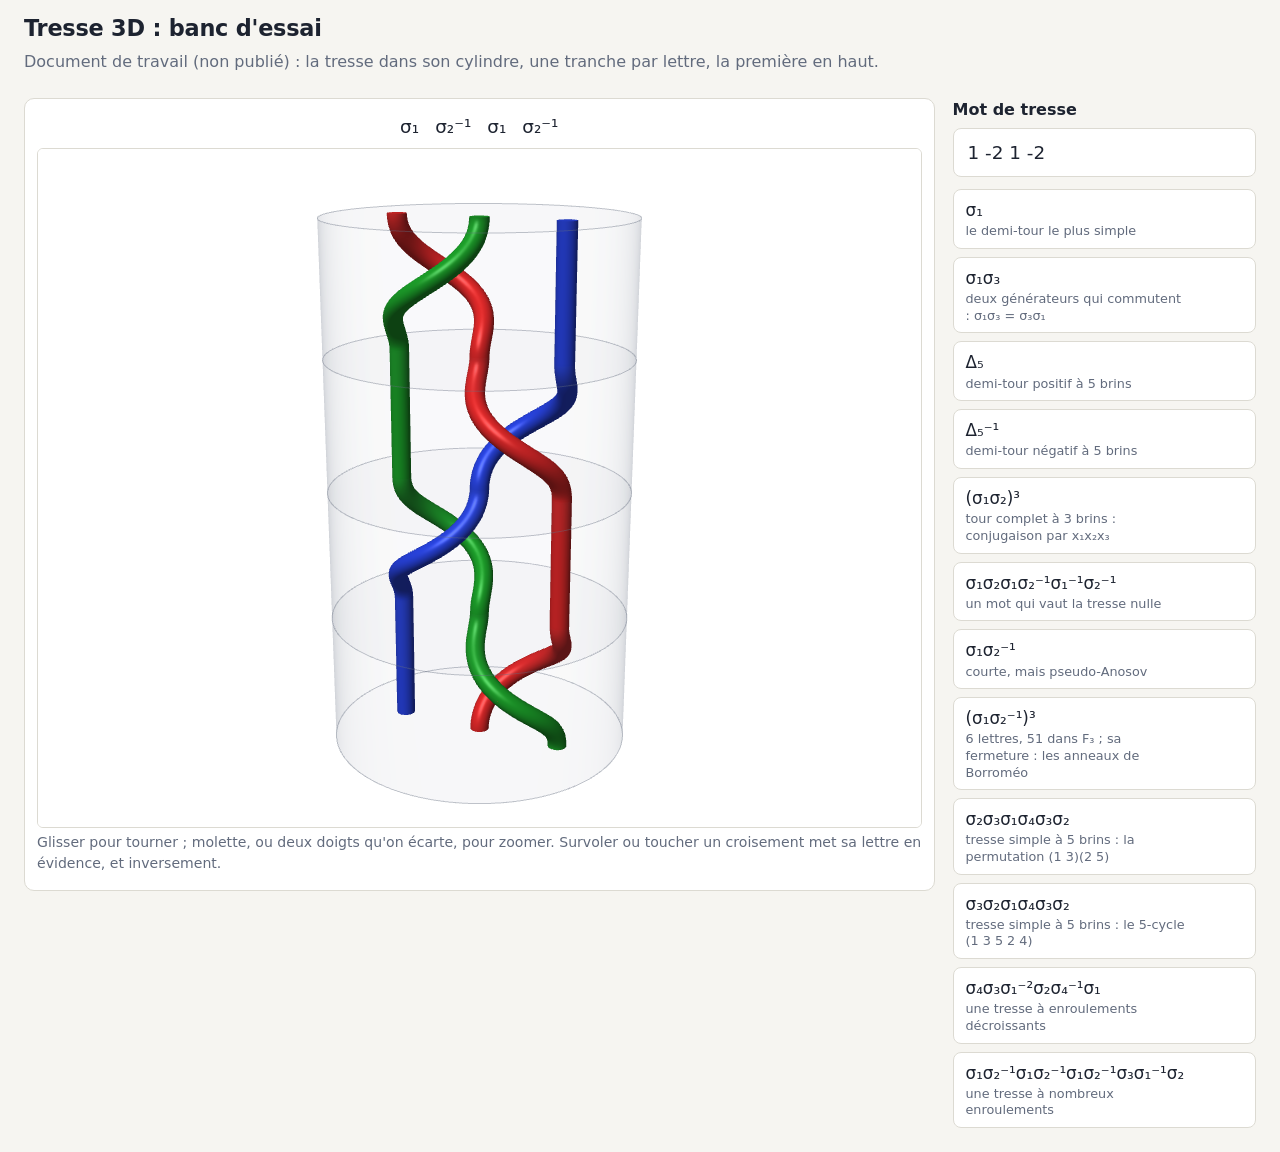
==== etude/3d/index.html @ 830243cf "Banc d'essai : la tresse en 3D (WebGL 2 sans dépendance), une tranche par lettre, demi-tour en cercl" ====
<!doctype html>
<html lang="fr">
<head>
<meta charset="utf-8">
<meta name="viewport" content="width=device-width, initial-scale=1">
<title>Tresse 3D : banc d'essai</title>
<link rel="icon" href="../../web/favicon.svg" type="image/svg+xml">
<script>
// Le banc change souvent : le navigateur ne doit jamais garder une ancienne version de ses fichiers (le serveur de test n'envoie pas d'en-tête de cache).
{ const v = Date.now(); ['../../web/ardoise.css', 'style.css'].forEach((f) => document.write('<link rel="stylesheet" href="' + f + '?v=' + v + '">'));
  ['vue3d.js', 'page.js'].forEach((f) => document.write('<scr' + 'ipt defer src="' + f + '?v=' + v + '"></scr' + 'ipt>')); }
</script>
</head>
<body>
<header>
  <h1>Tresse 3D : banc d'essai</h1>
  <p class="sous-titre">Document de travail (non publié) : la tresse dans son cylindre, une tranche par lettre, la première en haut.</p>
</header>

<main class="trois-d">
  <section class="panneau" id="scene">
    <div id="mot-lettres" aria-label="le mot, lettre par lettre"></div>
    <canvas id="toile" aria-label="la tresse en trois dimensions"></canvas>
    <p id="sans-webgl" class="erreur" hidden>Ce navigateur ne propose pas WebGL 2 : la vue 3D ne peut pas s'afficher.</p>
    <p class="aide">Glisser pour tourner ; molette, ou deux doigts qu'on écarte, pour zoomer. Survoler ou toucher un croisement met sa lettre en évidence, et inversement.</p>
  </section>
  <aside id="saisie">
    <label for="mot">Mot de tresse</label>
    <input id="mot" type="text" spellcheck="false" autocomplete="off" placeholder="1 -2 3 -1 2     ou     σ1 σ2^-1 σ3">
    <p id="erreur" class="erreur" hidden></p>
    <div id="exemples" aria-label="Tresses d'exemple"></div>
  </aside>
</main>
</body>
</html>
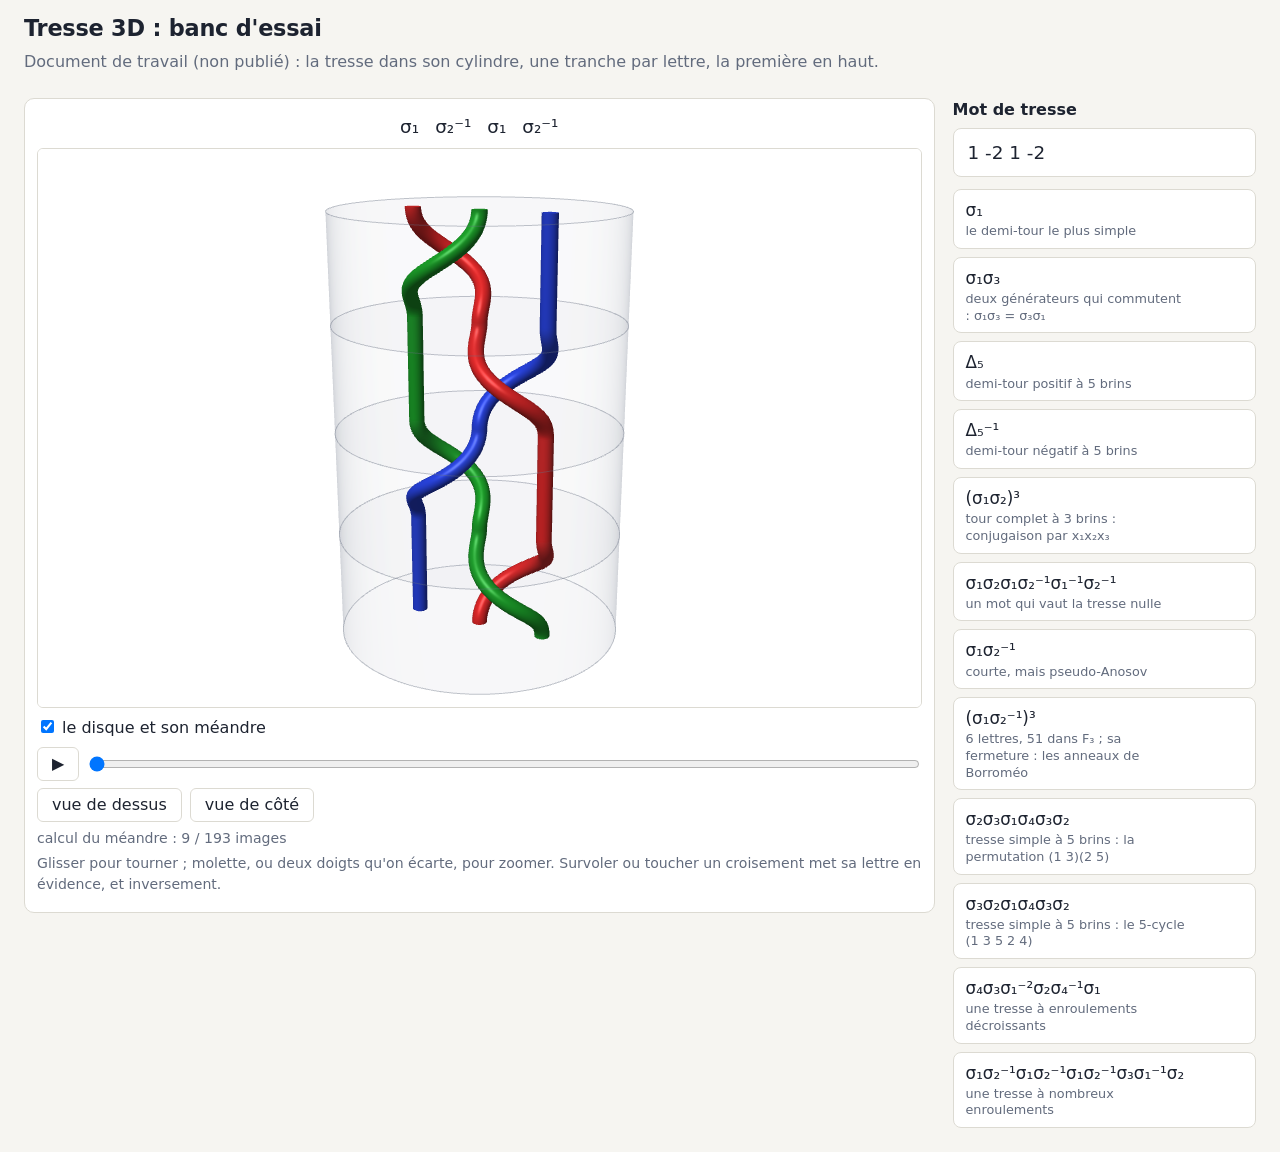
==== commit 7738e899: "Banc d'essai 3D : le disque qui descend porte le méandre à sa hauteur Les images du film conforme dé" ====
--- a/etude/3d/index.html
+++ b/etude/3d/index.html
@@ -8,7 +8,7 @@
 <script>
 // Le banc change souvent : le navigateur ne doit jamais garder une ancienne version de ses fichiers (le serveur de test n'envoie pas d'en-tête de cache).
 { const v = Date.now(); ['../../web/ardoise.css', 'style.css'].forEach((f) => document.write('<link rel="stylesheet" href="' + f + '?v=' + v + '">'));
-  ['vue3d.js', 'page.js'].forEach((f) => document.write('<scr' + 'ipt defer src="' + f + '?v=' + v + '"></scr' + 'ipt>')); }
+  ['vue3d.js', 'disque.js', 'page.js'].forEach((f) => document.write('<scr' + 'ipt defer src="' + f + '?v=' + v + '"></scr' + 'ipt>')); }
 </script>
 </head>
 <body>
@@ -21,6 +21,15 @@
   <section class="panneau" id="scene">
     <div id="mot-lettres" aria-label="le mot, lettre par lettre"></div>
     <canvas id="toile" aria-label="la tresse en trois dimensions"></canvas>
+    <div id="commandes-disque">
+      <label><input id="avec-disque" type="checkbox" checked> le disque et son méandre</label>
+      <div class="descente">
+        <button id="jouer" type="button" aria-label="faire descendre le disque">▶</button>
+        <input id="hauteur" type="range" min="0" max="0" value="0" step="1" aria-label="hauteur du disque : à gauche en haut, à droite en bas">
+      </div>
+      <div class="points-de-vue"><button id="de-dessus" type="button">vue de dessus</button><button id="de-cote" type="button">vue de côté</button></div>
+      <p id="etat-disque" class="aide" role="status"></p>
+    </div>
     <p id="sans-webgl" class="erreur" hidden>Ce navigateur ne propose pas WebGL 2 : la vue 3D ne peut pas s'afficher.</p>
     <p class="aide">Glisser pour tourner ; molette, ou deux doigts qu'on écarte, pour zoomer. Survoler ou toucher un croisement met sa lettre en évidence, et inversement.</p>
   </section>
